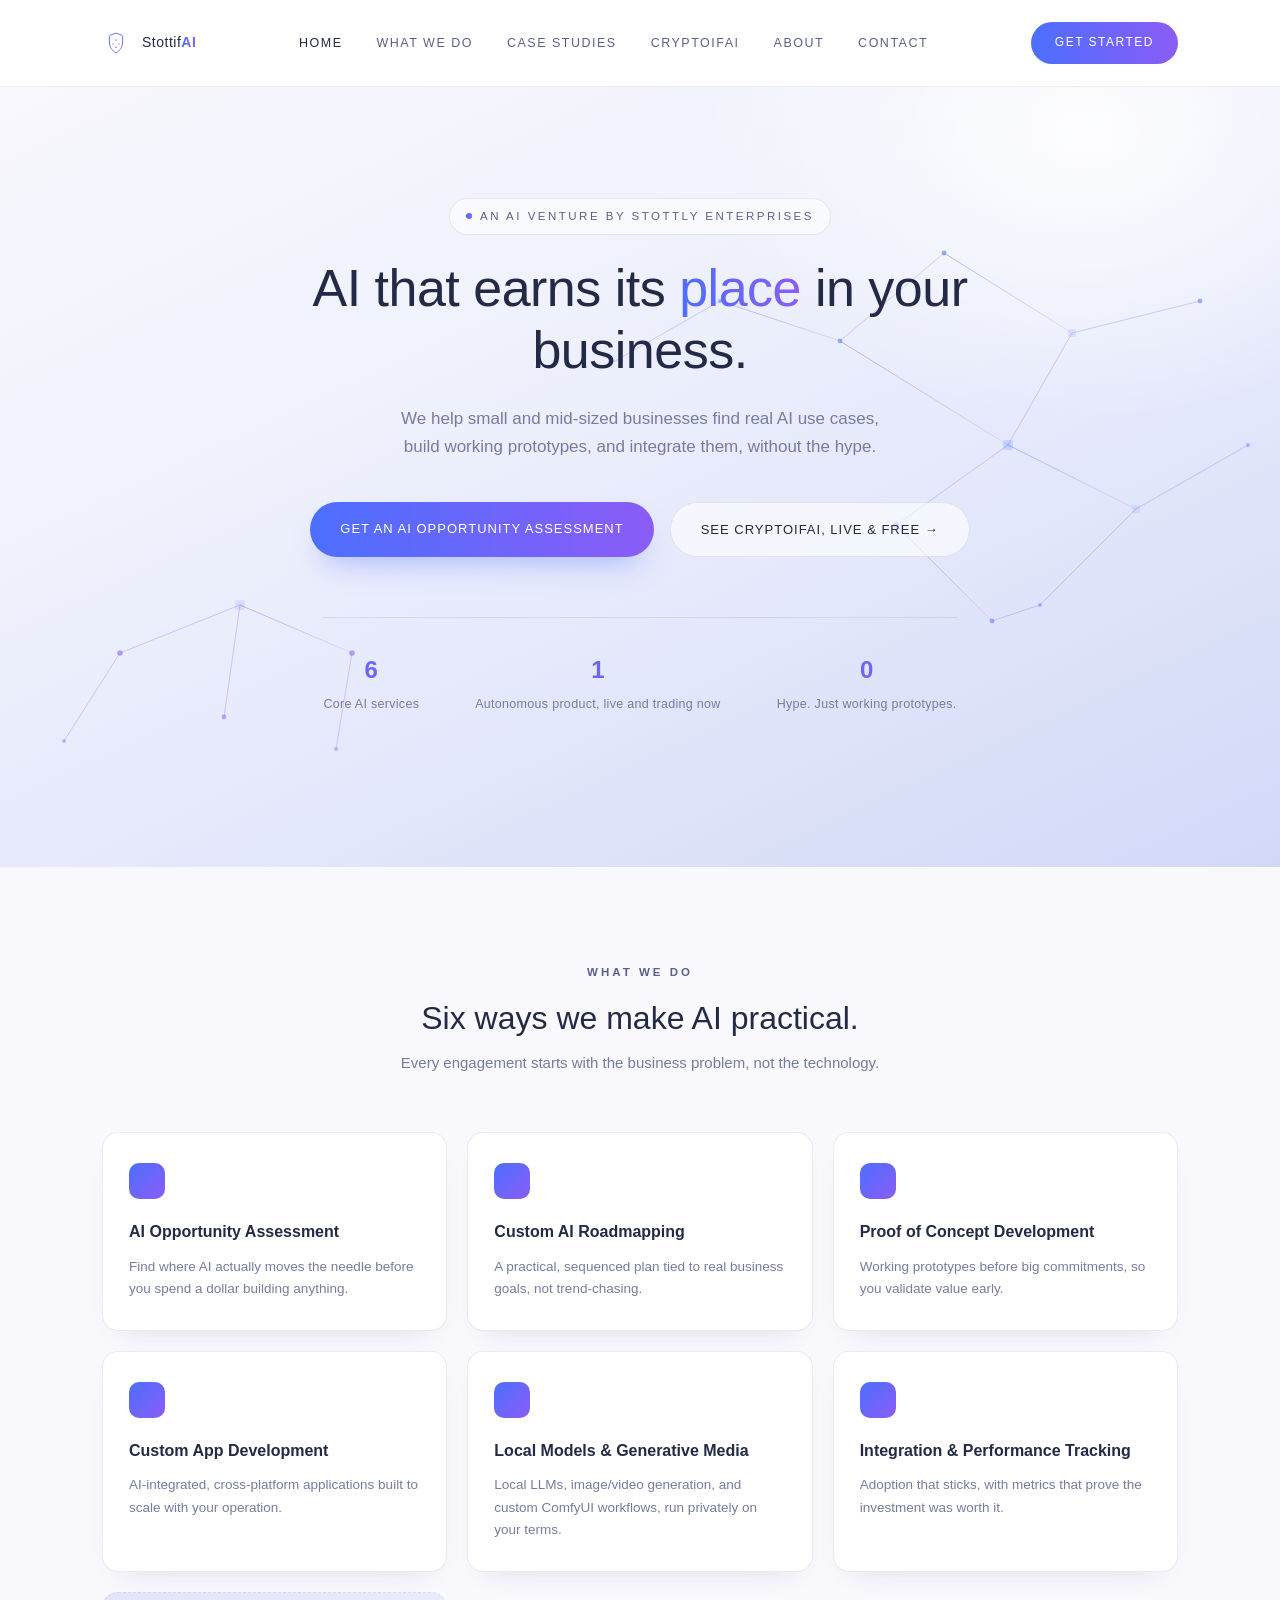
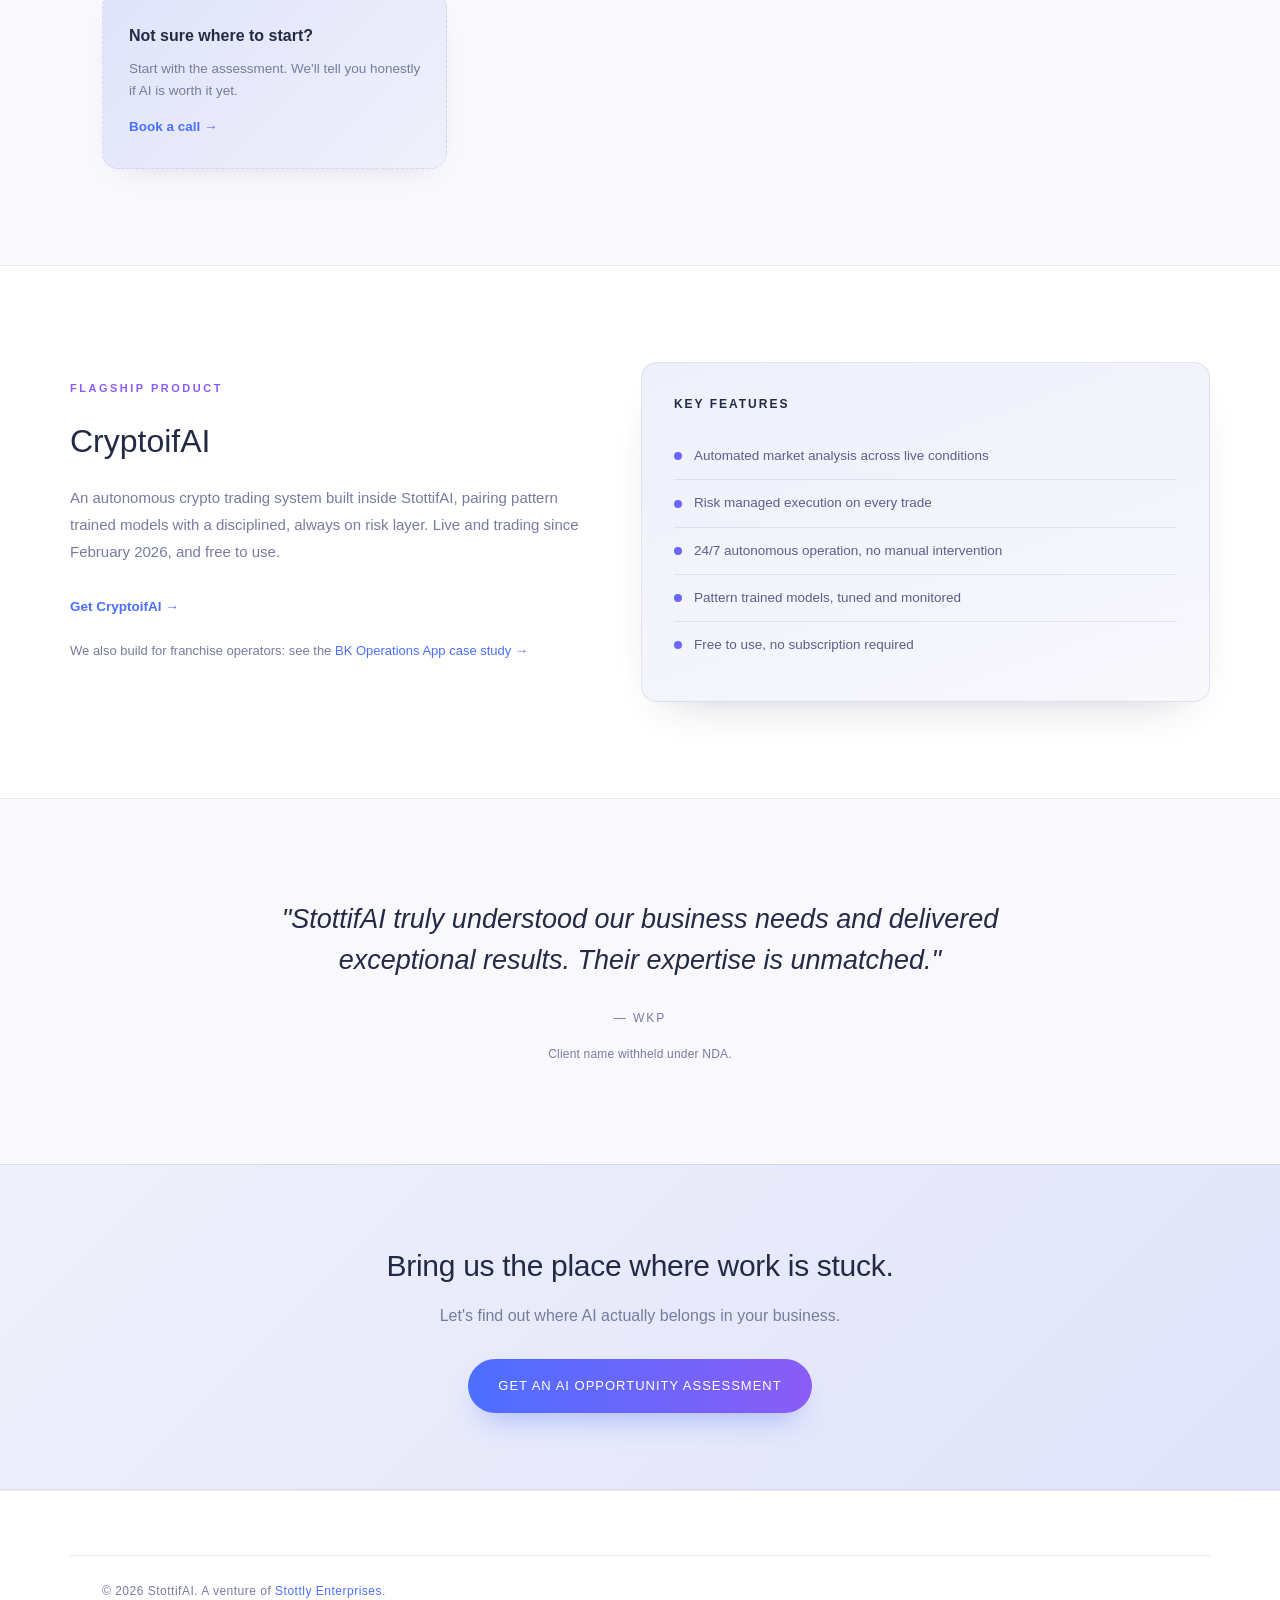
==== index.html @ e6753d16 "Initial StottifAI static site with nav" ====
<!DOCTYPE html>
<html lang="en">
<head>
<meta charset="UTF-8">
<meta name="viewport" content="width=device-width, initial-scale=1.0">
<title>Stottifai Homepage</title>
<link rel="stylesheet" href="stottifai-style.css">
</head>
<body>
<header class="site-header">
<nav>
  <a class="brand" href="index.html">
    <svg viewBox="0 0 1000 1000" xmlns="http://www.w3.org/2000/svg"><defs><linearGradient id="navgrad" gradientUnits="userSpaceOnUse" x1="264" y1="146" x2="736" y2="858"><stop offset="0%" stop-color="#4C6FFF"/><stop offset="100%" stop-color="#8B5CF6"/></linearGradient></defs><path d="M500,146 L706,222 C724,229 736,246 736,265 L736,470 C736,655 636,770 500,858 C364,770 264,655 264,470 L264,265 C264,246 276,229 294,222 Z" fill="none" stroke="url(#navgrad)" stroke-width="34" stroke-linejoin="round"/><g fill="url(#navgrad)"><circle cx="500" cy="390" r="26"/><circle cx="392" cy="530" r="24"/><circle cx="608" cy="530" r="24"/><circle cx="500" cy="650" r="28"/></g></svg>
    <span class="name">Stottif<b>AI</b></span>
  </a>
  <div class="nav-links"><a href="index.html" class="active">Home</a><a href="what-we-do.html">What We Do</a><a href="case-studies.html">Case Studies</a><a href="cryptoifai.html">CryptoifAI</a><a href="about.html">About</a><a href="contact.html">Contact</a></div>
  <a class="nav-cta" href="contact.html">Get Started</a>
</nav>
</header>
<section class="hero">
  <div class="hero-bg">
    <svg viewBox="0 0 1600 800" xmlns="http://www.w3.org/2000/svg">
      <defs>
        <filter id="glow"><feGaussianBlur stdDeviation="6"/></filter>
        <linearGradient id="lineGrad" x1="0" y1="0" x2="1" y2="1">
          <stop offset="0%" stop-color="#4C6FFF" stop-opacity="0.45"/>
          <stop offset="100%" stop-color="#8B5CF6" stop-opacity="0.15"/>
        </linearGradient>
      </defs>
      <!-- constellation network -->
      <g stroke="url(#lineGrad)" stroke-width="1.2" fill="none">
        <line x1="1180" y1="120" x2="1340" y2="220"/>
        <line x1="1340" y1="220" x2="1260" y2="360"/>
        <line x1="1180" y1="120" x2="1050" y2="230"/>
        <line x1="1050" y1="230" x2="1260" y2="360"/>
        <line x1="1050" y1="230" x2="900" y2="180"/>
        <line x1="1340" y1="220" x2="1500" y2="180"/>
        <line x1="1260" y1="360" x2="1420" y2="440"/>
        <line x1="1420" y1="440" x2="1560" y2="360"/>
        <line x1="1260" y1="360" x2="1120" y2="460"/>
        <line x1="1120" y1="460" x2="1240" y2="580"/>
        <line x1="1420" y1="440" x2="1300" y2="560"/>
        <line x1="1300" y1="560" x2="1240" y2="580"/>
        <line x1="900" y1="180" x2="760" y2="260"/>
        <line x1="150" y1="620" x2="300" y2="560"/>
        <line x1="300" y1="560" x2="280" y2="700"/>
        <line x1="150" y1="620" x2="80" y2="730"/>
        <line x1="300" y1="560" x2="440" y2="620"/>
        <line x1="440" y1="620" x2="420" y2="740"/>
      </g>
      <g fill="#4C6FFF">
        <circle cx="1180" cy="120" r="3" opacity="0.55"/>
        <circle cx="1340" cy="220" r="4" opacity="0.7" filter="url(#glow)"/>
        <circle cx="1260" cy="360" r="5" opacity="0.8" filter="url(#glow)"/>
        <circle cx="1050" cy="230" r="3" opacity="0.5"/>
        <circle cx="900" cy="180" r="2.5" opacity="0.45"/>
        <circle cx="1500" cy="180" r="3" opacity="0.5"/>
        <circle cx="1420" cy="440" r="4" opacity="0.65" filter="url(#glow)"/>
        <circle cx="1560" cy="360" r="2.5" opacity="0.4"/>
        <circle cx="1120" cy="460" r="3.5" opacity="0.55"/>
        <circle cx="1240" cy="580" r="3" opacity="0.5"/>
        <circle cx="1300" cy="560" r="2.5" opacity="0.4"/>
        <circle cx="760" cy="260" r="2" opacity="0.35"/>
      </g>
      <g fill="#8B5CF6">
        <circle cx="150" cy="620" r="3.5" opacity="0.55"/>
        <circle cx="300" cy="560" r="4.5" opacity="0.7" filter="url(#glow)"/>
        <circle cx="280" cy="700" r="3" opacity="0.5"/>
        <circle cx="80" cy="730" r="2.5" opacity="0.4"/>
        <circle cx="440" cy="620" r="3.5" opacity="0.55"/>
        <circle cx="420" cy="740" r="2.5" opacity="0.4"/>
      </g>
    </svg>
  </div>

  <div class="hero-content">
    <div class="eyebrow">An AI venture by Stottly Enterprises</div>
    <h1>AI that earns its <span class="grad-text">place</span> in your business.</h1>
    <p>We help small and mid-sized businesses find real AI use cases, build working prototypes, and integrate them, without the hype.</p>
    <div class="btn-row">
      <a class="btn-primary" href="contact.html">Get an AI Opportunity Assessment</a>
      <a class="btn-secondary" href="cryptoifai.html">See CryptoifAI, live &amp; free →</a>
    </div>
    <div class="stats">
      <div><b>6</b><span>Core AI services</span></div>
      <div><b>1</b><span>Autonomous product, live and trading now</span></div>
      <div><b>0</b><span>Hype. Just working prototypes.</span></div>
    </div>
  </div>
</section>

<section class="section">
  <div class="wrap">
    <div class="section-head">
      <div class="section-label">What We Do</div>
      <h2>Six ways we make AI practical.</h2>
      <p>Every engagement starts with the business problem, not the technology.</p>
    </div>
    <div class="pillars">
      <div class="pillar">
        <div class="icon"></div>
        <h3>AI Opportunity Assessment</h3>
        <p>Find where AI actually moves the needle before you spend a dollar building anything.</p>
      </div>
      <div class="pillar">
        <div class="icon"></div>
        <h3>Custom AI Roadmapping</h3>
        <p>A practical, sequenced plan tied to real business goals, not trend-chasing.</p>
      </div>
      <div class="pillar">
        <div class="icon"></div>
        <h3>Proof of Concept Development</h3>
        <p>Working prototypes before big commitments, so you validate value early.</p>
      </div>
      <div class="pillar">
        <div class="icon"></div>
        <h3>Custom App Development</h3>
        <p>AI-integrated, cross-platform applications built to scale with your operation.</p>
      </div>
      <div class="pillar">
        <div class="icon"></div>
        <h3>Local Models &amp; Generative Media</h3>
        <p>Local LLMs, image/video generation, and custom ComfyUI workflows, run privately on your terms.</p>
      </div>
      <div class="pillar">
        <div class="icon"></div>
        <h3>Integration &amp; Performance Tracking</h3>
        <p>Adoption that sticks, with metrics that prove the investment was worth it.</p>
      </div>
      <div class="pillar cta-pillar">
        <h3>Not sure where to start?</h3>
        <p>Start with the assessment. We'll tell you honestly if AI is worth it yet.</p>
        <a class="case-link" href="contact.html">Book a call →</a>
      </div>
    </div>
  </div>
</section>

<section class="case">
  <div class="wrap case-inner">
    <div>
      <div class="case-tag">Flagship Product</div>
      <h2>CryptoifAI</h2>
      <p>An autonomous crypto trading system built inside StottifAI, pairing pattern trained models with a disciplined, always on risk layer. Live and trading since February 2026, and free to use.</p>
      <a class="case-link" href="cryptoifai.html">Get CryptoifAI →</a>
      <p style="font-size:13px;color:var(--muted);margin-top:20px;">We also build for franchise operators: see the <a href="case-studies.html" style="color:var(--blue);font-weight:500;">BK Operations App case study →</a></p>
    </div>
    <div class="case-panel">
      <div class="title">Key Features</div>
      <div class="feature-row"><div class="dot"></div>Automated market analysis across live conditions</div>
      <div class="feature-row"><div class="dot"></div>Risk managed execution on every trade</div>
      <div class="feature-row"><div class="dot"></div>24/7 autonomous operation, no manual intervention</div>
      <div class="feature-row"><div class="dot"></div>Pattern trained models, tuned and monitored</div>
      <div class="feature-row"><div class="dot"></div>Free to use, no subscription required</div>
    </div>
  </div>
</section>

<section class="testimonial">
  <div class="wrap">
    <blockquote>"StottifAI truly understood our business needs and delivered exceptional results. Their expertise is unmatched."</blockquote>
    <cite>— WKP</cite>
    <p style="font-size:12px;color:var(--muted);margin-top:14px;letter-spacing:0.2px;">Client name withheld under NDA.</p>
  </div>
</section>

<section class="cta-band">
  <div class="wrap">
    <h2>Bring us the place where work is stuck.</h2>
    <p>Let's find out where AI actually belongs in your business.</p>
    <a class="btn-primary" href="contact.html">Get an AI Opportunity Assessment</a>
  </div>
</section>


<script src="https://helloskip.com/agent.js" data-agent-id="7RwCEiIXeglIzRmdTu8L"></script>
<footer>
  <div class="wrap footer-bottom">
    <div>&copy; 2026 StottifAI. A venture of <a href="https://www.stottlyenterprises.com/" style="color:var(--blue);font-weight:500;">Stottly Enterprises</a>.</div>
  </div>
</footer>
</body>
</html>
---- stottifai-style.css ----
:root{
  --ink:#232A45;
  --slate:#5B5F8A;
  --muted:#767CA0;
  --sky1:#F8F8FD;
  --sky2:#EEF0FB;
  --sky3:#E1E4FA;
  --blue:#4C6FFF;
  --violet:#8B5CF6;
  --line:rgba(35,42,69,0.09);
  --white:#FFFFFF;
}
*{box-sizing:border-box;margin:0;padding:0;}
html{-webkit-text-size-adjust:100%;text-size-adjust:100%;}
body{
  font-family:-apple-system,BlinkMacSystemFont,'Segoe UI',Helvetica,Arial,sans-serif;
  background:var(--sky1);
  color:var(--ink);
  line-height:1.65;
  font-weight:300;
}
a{text-decoration:none;color:inherit;}
img{max-width:100%;display:block;}
.wrap{max-width:1140px;margin:0 auto;padding:0 32px;}
.grad-text{background:linear-gradient(90deg,var(--blue),var(--violet));-webkit-background-clip:text;background-clip:text;color:transparent;font-weight:500;}

/* NAV (shared, non-hero) */
.site-header{background:var(--white);border-bottom:1px solid var(--line);position:sticky;top:0;z-index:50;}
.site-header nav{display:flex;align-items:center;justify-content:space-between;padding:22px 32px;max-width:1140px;margin:0 auto;}
.brand{display:flex;align-items:center;gap:12px;}
.brand svg{width:28px;height:28px;}
.brand .name{font-size:14px;letter-spacing:0.5px;color:var(--ink);font-weight:500;}
.brand .name b{font-weight:700;background:linear-gradient(90deg,var(--blue),var(--violet));-webkit-background-clip:text;background-clip:text;color:transparent;}
.nav-links{display:flex;gap:34px;font-size:12.5px;letter-spacing:1.5px;color:var(--slate);text-transform:uppercase;}
.nav-links a:hover,.nav-links a.active{color:var(--ink);}
.nav-cta{background:linear-gradient(90deg,var(--blue),var(--violet));color:#fff;padding:11px 24px;border-radius:30px;font-size:12px;letter-spacing:1.5px;text-transform:uppercase;font-weight:500;}
@media (max-width:860px){.nav-links{display:none;}}

/* PAGE HERO (interior) */
.page-hero{position:relative;overflow:hidden;padding:80px 0 70px;}
.page-hero-bg{position:absolute;inset:0;z-index:0;
  background:radial-gradient(ellipse 600px 400px at 90% 0%, rgba(255,255,255,0.85), transparent 60%),
  linear-gradient(155deg, #F8F8FD 0%, #EFF1FC 50%, #E3E7FB 100%);
}
.page-hero-content{position:relative;z-index:2;max-width:720px;}
.breadcrumb{font-size:11.5px;letter-spacing:2px;text-transform:uppercase;color:var(--slate);font-weight:600;margin-bottom:18px;}
.page-hero h1{font-size:42px;font-weight:200;color:var(--ink);line-height:1.25;margin-bottom:16px;letter-spacing:-0.5px;}
.page-hero p{font-size:16.5px;color:var(--muted);max-width:560px;}

/* HERO with constellation art (homepage only) */
.hero{position:relative;overflow:hidden;min-height:780px;display:flex;flex-direction:column;}
.hero-bg{position:absolute;inset:0;z-index:0;
  background:
    radial-gradient(ellipse 650px 480px at 85% 6%, rgba(255,255,255,0.9), transparent 60%),
    linear-gradient(155deg, #F8F8FD 0%, #EFF1FC 35%, #E3E7FB 65%, #D2D8F7 100%);
}
.hero-bg svg{position:absolute;inset:0;width:100%;height:100%;}
.hero header{position:relative;z-index:5;}
.hero-content{position:relative;z-index:5;flex:1;display:flex;flex-direction:column;align-items:center;justify-content:center;text-align:center;padding:60px 32px 100px;}
.eyebrow{display:inline-flex;align-items:center;gap:8px;font-size:11.5px;letter-spacing:2.5px;text-transform:uppercase;color:var(--slate);font-weight:500;margin-bottom:22px;border:1px solid var(--line);padding:8px 16px;border-radius:30px;background:rgba(255,255,255,0.6);}
.eyebrow::before{content:"";width:6px;height:6px;border-radius:50%;background:linear-gradient(90deg,var(--blue),var(--violet));}
.hero h1{font-size:52px;font-weight:200;max-width:760px;line-height:1.2;margin-bottom:24px;color:var(--ink);letter-spacing:-0.5px;}
.hero p{font-size:17px;color:var(--muted);max-width:500px;margin-bottom:40px;font-weight:300;}
.btn-row{display:flex;gap:16px;flex-wrap:wrap;}
.btn-primary{background:linear-gradient(90deg,var(--blue),var(--violet));color:#fff;padding:16px 30px;border-radius:30px;font-weight:500;font-size:13px;letter-spacing:1px;text-transform:uppercase;box-shadow:0 16px 30px -14px rgba(76,111,255,0.5);display:inline-block;}
.btn-secondary{border:1px solid var(--line);color:var(--ink);padding:16px 30px;border-radius:30px;font-weight:400;font-size:13px;letter-spacing:1px;text-transform:uppercase;background:rgba(255,255,255,0.6);display:inline-block;}

.stats{display:flex;gap:56px;margin-top:60px;padding-top:32px;border-top:1px solid var(--line);flex-wrap:wrap;justify-content:center;}
.stats div b{display:block;font-size:24px;font-weight:600;background:linear-gradient(90deg,var(--blue),var(--violet));-webkit-background-clip:text;background-clip:text;color:transparent;}
.stats div span{font-size:12.5px;color:var(--muted);letter-spacing:0.3px;}

.section{padding:96px 0;}
.section-alt{background:var(--white);}
.section-head{max-width:620px;margin:0 auto 56px;text-align:center;}
.section-head.left{margin:0 0 48px;text-align:left;}
.section-label{font-size:11.5px;text-transform:uppercase;letter-spacing:3px;color:var(--slate);font-weight:600;margin-bottom:16px;}
.section-head h2{font-size:32px;font-weight:200;color:var(--ink);line-height:1.3;margin-bottom:12px;}
.section-head p{color:var(--muted);font-size:15px;}

.pillars{display:grid;grid-template-columns:repeat(3,1fr);gap:20px;}
.pillar{background:var(--white);border:1px solid var(--line);border-radius:16px;padding:30px 26px;box-shadow:0 12px 30px -22px rgba(35,42,69,0.25);}
.pillar .icon{width:36px;height:36px;border-radius:10px;background:linear-gradient(135deg,var(--blue),var(--violet));margin-bottom:20px;}
.pillar h3{font-size:16px;font-weight:600;margin-bottom:10px;color:var(--ink);}
.pillar p{font-size:13.5px;color:var(--muted);}
.pillar.cta-pillar{background:linear-gradient(135deg,var(--sky3),var(--sky2));border-style:dashed;display:flex;flex-direction:column;justify-content:center;}
.pillar.cta-pillar h3{margin-bottom:8px;}
.pillar.cta-pillar p{margin-bottom:14px;}
.case-link{font-weight:600;color:var(--blue);font-size:13.5px;}

.case{background:var(--white);border-top:1px solid var(--line);border-bottom:1px solid var(--line);}
.case-inner{display:grid;grid-template-columns:0.95fr 1.05fr;gap:56px;align-items:center;padding:96px 0;}
.case-tag{display:inline-block;font-size:11px;letter-spacing:2.5px;text-transform:uppercase;color:var(--violet);font-weight:600;margin-bottom:18px;}
.case h2{font-size:32px;font-weight:200;margin-bottom:16px;color:var(--ink);}
.case p{color:var(--muted);font-size:15px;margin-bottom:28px;line-height:1.8;}
.case-panel{background:linear-gradient(160deg,var(--sky2),var(--sky1));border:1px solid var(--line);border-radius:16px;padding:32px;box-shadow:0 20px 44px -28px rgba(35,42,69,0.3);}
.case-panel .title{font-weight:600;font-size:12px;letter-spacing:2px;text-transform:uppercase;margin-bottom:18px;color:var(--ink);}
.feature-row{display:flex;align-items:center;gap:12px;padding:12px 0;border-bottom:1px solid var(--line);font-size:13.5px;color:var(--slate);}
.feature-row:last-child{border-bottom:none;}
.feature-row .dot{width:8px;height:8px;border-radius:50%;background:linear-gradient(135deg,var(--blue),var(--violet));flex-shrink:0;}

.testimonial{padding:100px 0;text-align:center;}
.testimonial blockquote{font-size:27px;font-weight:200;max-width:760px;margin:0 auto 22px;line-height:1.55;color:var(--ink);font-style:italic;}
.testimonial cite{font-size:12px;color:var(--muted);letter-spacing:2px;text-transform:uppercase;font-style:normal;}

.cta-band{background:linear-gradient(135deg,var(--sky2),var(--sky3));border-top:1px solid var(--line);border-bottom:1px solid var(--line);padding:76px 0;text-align:center;}
.cta-band h2{font-size:30px;font-weight:200;letter-spacing:-0.3px;margin-bottom:12px;color:var(--ink);}
.cta-band p{color:var(--muted);margin-bottom:30px;}

footer{padding:64px 0 32px;background:var(--white);border-top:1px solid var(--line);}
.footer-grid{display:grid;grid-template-columns:2fr 1fr 1fr 1fr;gap:32px;margin-bottom:40px;}
.footer-grid h4{color:var(--ink);font-size:12px;letter-spacing:2px;text-transform:uppercase;margin-bottom:18px;font-weight:600;}
.footer-grid ul{list-style:none;font-size:13.5px;color:var(--muted);}
.footer-grid li{margin-bottom:11px;}
.footer-grid a:hover{color:var(--ink);}
.parent-note{font-size:13px;color:var(--muted);max-width:280px;}
.parent-note b{color:var(--blue);}
.footer-bottom{border-top:1px solid var(--line);padding-top:26px;font-size:12px;display:flex;justify-content:space-between;color:var(--muted);letter-spacing:0.5px;}

/* --- Interior page components --- */
.split{display:grid;grid-template-columns:1fr 1fr;gap:64px;align-items:center;}
.split img{border-radius:16px;box-shadow:0 24px 50px -30px rgba(35,42,69,0.35);aspect-ratio:4/5;object-fit:cover;}
.split.reverse{direction:rtl;}
.split.reverse > *{direction:ltr;}
.split h2{font-size:30px;font-weight:200;margin-bottom:18px;color:var(--ink);}
.split p{font-size:15px;color:var(--muted);margin-bottom:16px;line-height:1.85;}

.service-block{display:grid;grid-template-columns:0.9fr 1.1fr;gap:56px;align-items:center;padding:70px 0;border-bottom:1px solid var(--line);}
.service-block.reverse{grid-template-columns:1.1fr 0.9fr;}
.service-block img{border-radius:16px;aspect-ratio:4/3;object-fit:cover;box-shadow:0 20px 44px -28px rgba(35,42,69,0.3);}
.service-block.reverse img{order:2;}
.service-block .num-tag{font-size:11px;letter-spacing:2px;color:var(--violet);font-weight:600;margin-bottom:14px;text-transform:uppercase;}
.service-block h3{font-size:26px;font-weight:200;margin-bottom:16px;color:var(--ink);}
.service-block p{font-size:15px;color:var(--muted);margin-bottom:20px;line-height:1.8;}
.service-block ul{list-style:none;}
.service-block li{font-size:14px;color:var(--slate);padding:9px 0;border-top:1px solid var(--line);display:flex;gap:10px;align-items:center;}
.service-block li::before{content:"";width:6px;height:6px;border-radius:50%;background:linear-gradient(135deg,var(--blue),var(--violet));flex-shrink:0;}

.case-detail{background:var(--white);border:1px solid var(--line);border-radius:20px;overflow:hidden;box-shadow:0 20px 50px -30px rgba(35,42,69,0.3);margin-bottom:32px;}
.case-detail img{aspect-ratio:16/9;object-fit:cover;}
.case-detail .body{padding:36px 40px;}
.case-detail .tag{font-size:11px;letter-spacing:2px;text-transform:uppercase;color:var(--violet);font-weight:600;margin-bottom:14px;}
.case-detail h3{font-size:24px;font-weight:200;margin-bottom:14px;color:var(--ink);}
.case-detail p{font-size:14.5px;color:var(--muted);margin-bottom:14px;line-height:1.8;}
.case-detail .thumbs{display:grid;grid-template-columns:repeat(4,1fr);gap:10px;margin-top:20px;}
.case-detail .thumbs img{border-radius:8px;aspect-ratio:3/4;object-fit:cover;}
.case-detail ul{list-style:none;margin-top:10px;}
.case-detail li{font-size:14px;color:var(--slate);padding:9px 0;border-top:1px solid var(--line);display:flex;gap:10px;align-items:center;}
.case-detail li::before{content:"";width:6px;height:6px;border-radius:50%;background:linear-gradient(135deg,var(--blue),var(--violet));flex-shrink:0;}

.team-grid{display:grid;grid-template-columns:repeat(3,1fr);gap:28px;}
.team-card img{border-radius:16px;aspect-ratio:1/1;object-fit:cover;margin-bottom:16px;}
.team-card h3{font-size:16px;font-weight:600;color:var(--ink);margin-bottom:4px;}
.team-card span{font-size:12.5px;color:var(--muted);letter-spacing:0.5px;}

.contact-grid{display:grid;grid-template-columns:1fr 1fr;gap:64px;}
.contact-info h2{font-size:28px;font-weight:200;margin-bottom:18px;color:var(--ink);}
.contact-info p{font-size:15px;color:var(--muted);margin-bottom:28px;line-height:1.8;}
.contact-detail{margin-bottom:20px;}
.contact-detail .label{font-size:11px;letter-spacing:2px;text-transform:uppercase;color:var(--slate);font-weight:600;margin-bottom:6px;}
.contact-detail .value{font-size:15px;color:var(--ink);}
.contact-form{background:var(--white);border:1px solid var(--line);border-radius:20px;padding:40px;box-shadow:0 20px 50px -30px rgba(35,42,69,0.3);}
.form-row{margin-bottom:20px;}
.form-row label{display:block;font-size:11.5px;letter-spacing:1.5px;text-transform:uppercase;color:var(--slate);margin-bottom:8px;font-weight:500;}
.form-row input, .form-row textarea, .form-row select{width:100%;border:1px solid var(--line);border-radius:10px;padding:13px 16px;font-family:inherit;font-size:14px;color:var(--ink);background:var(--sky1);}
.form-row textarea{min-height:110px;resize:vertical;}
.form-submit{background:linear-gradient(90deg,var(--blue),var(--violet));color:#fff;border:none;padding:15px 34px;border-radius:30px;font-weight:500;font-size:13px;letter-spacing:1.5px;text-transform:uppercase;cursor:pointer;width:100%;}

@media (max-width:900px){
  .split{grid-template-columns:1fr;}
  .split.reverse{direction:ltr;}
  .service-block, .service-block.reverse{grid-template-columns:1fr;}
  .service-block.reverse img{order:0;}
  .contact-grid{grid-template-columns:1fr;}
  .case-detail .thumbs{grid-template-columns:repeat(2,1fr);}
}
@media (max-width:860px){
  .hero h1{font-size:36px;}
  .pillars{grid-template-columns:1fr 1fr;}
  .case-inner{grid-template-columns:1fr;}
  .stats{gap:32px;}
  .footer-grid{grid-template-columns:1fr 1fr;}
  .team-grid{grid-template-columns:1fr;}
  .page-hero h1{font-size:30px;}
}
@media (max-width:600px){
  .pillars{grid-template-columns:1fr;}
  .footer-grid{grid-template-columns:1fr;gap:28px;}
  .stats{gap:28px;justify-content:flex-start;text-align:left;}
  .hero{min-height:0;}
  .hero-content{padding:48px 24px 72px;}
  .hero h1{font-size:30px;}
  .btn-row{flex-direction:column;align-items:stretch;}
  .btn-row .btn-primary,.btn-row .btn-secondary{text-align:center;}
}
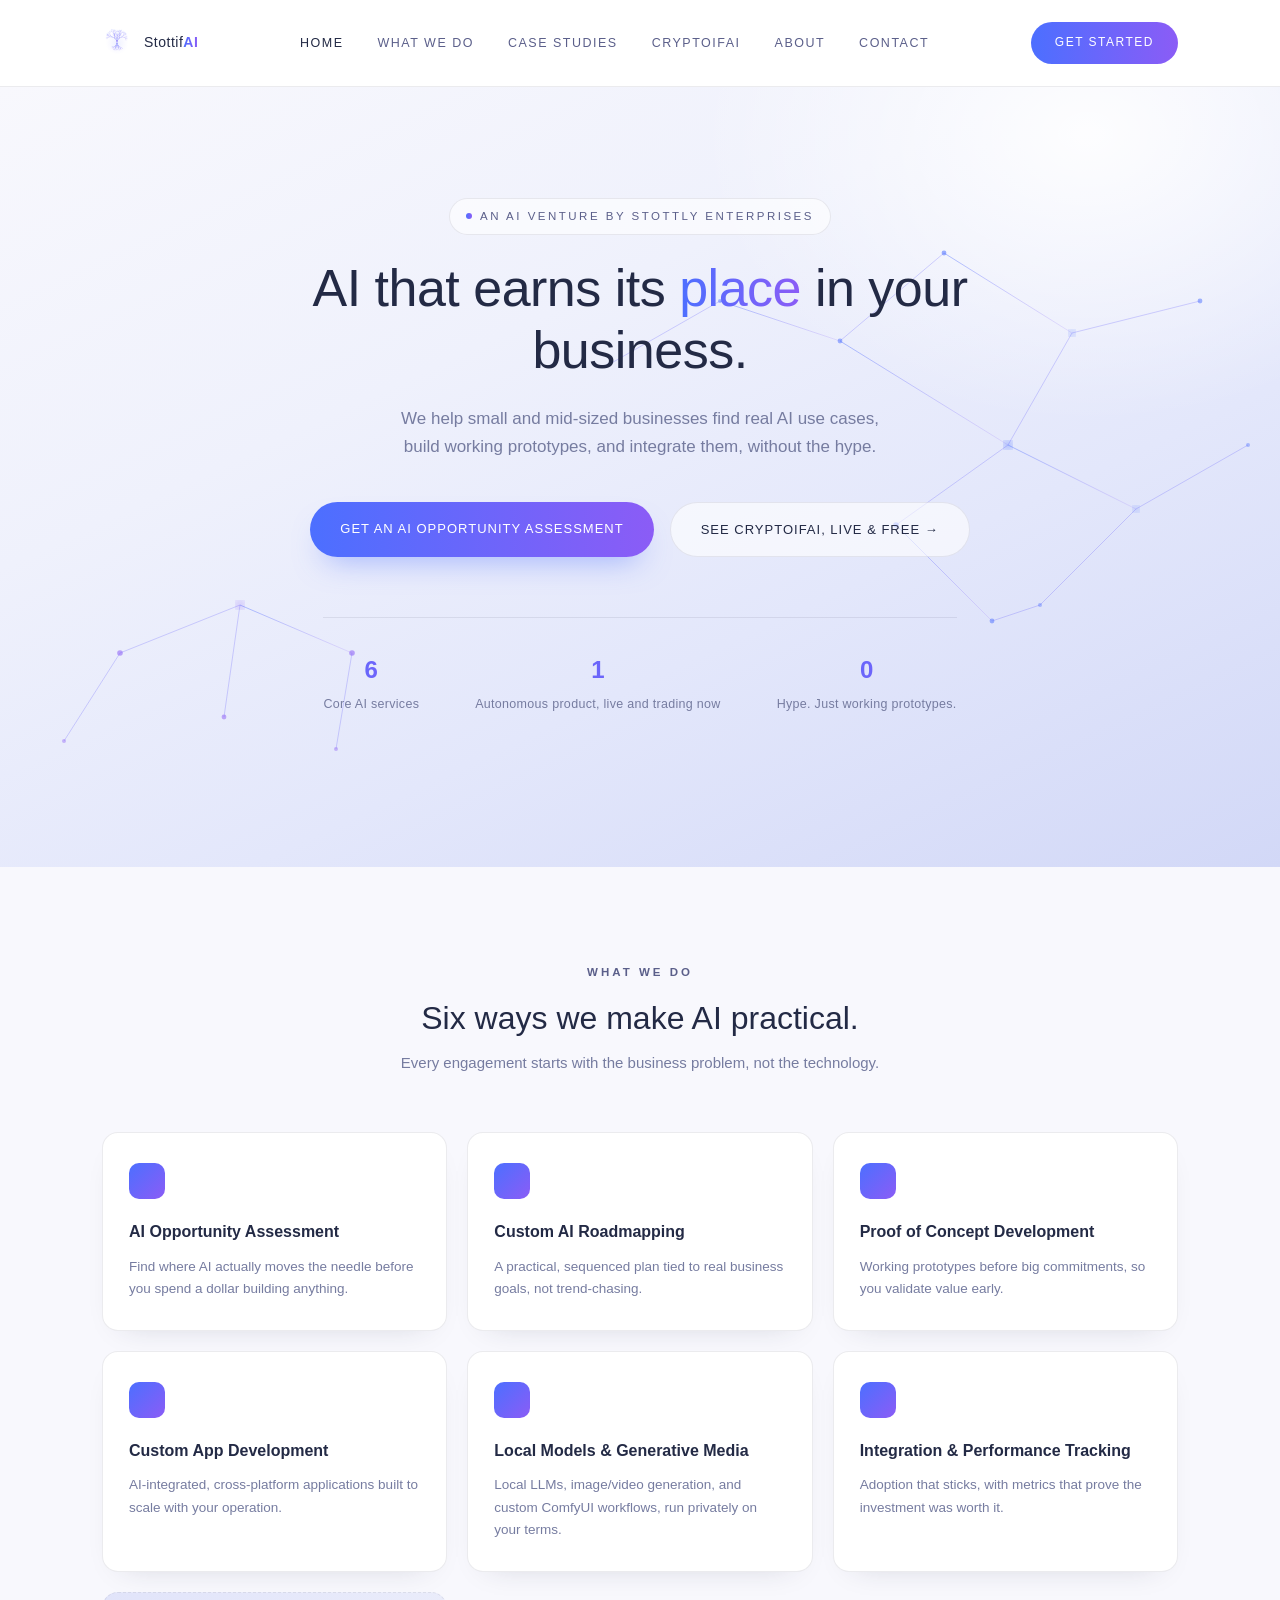
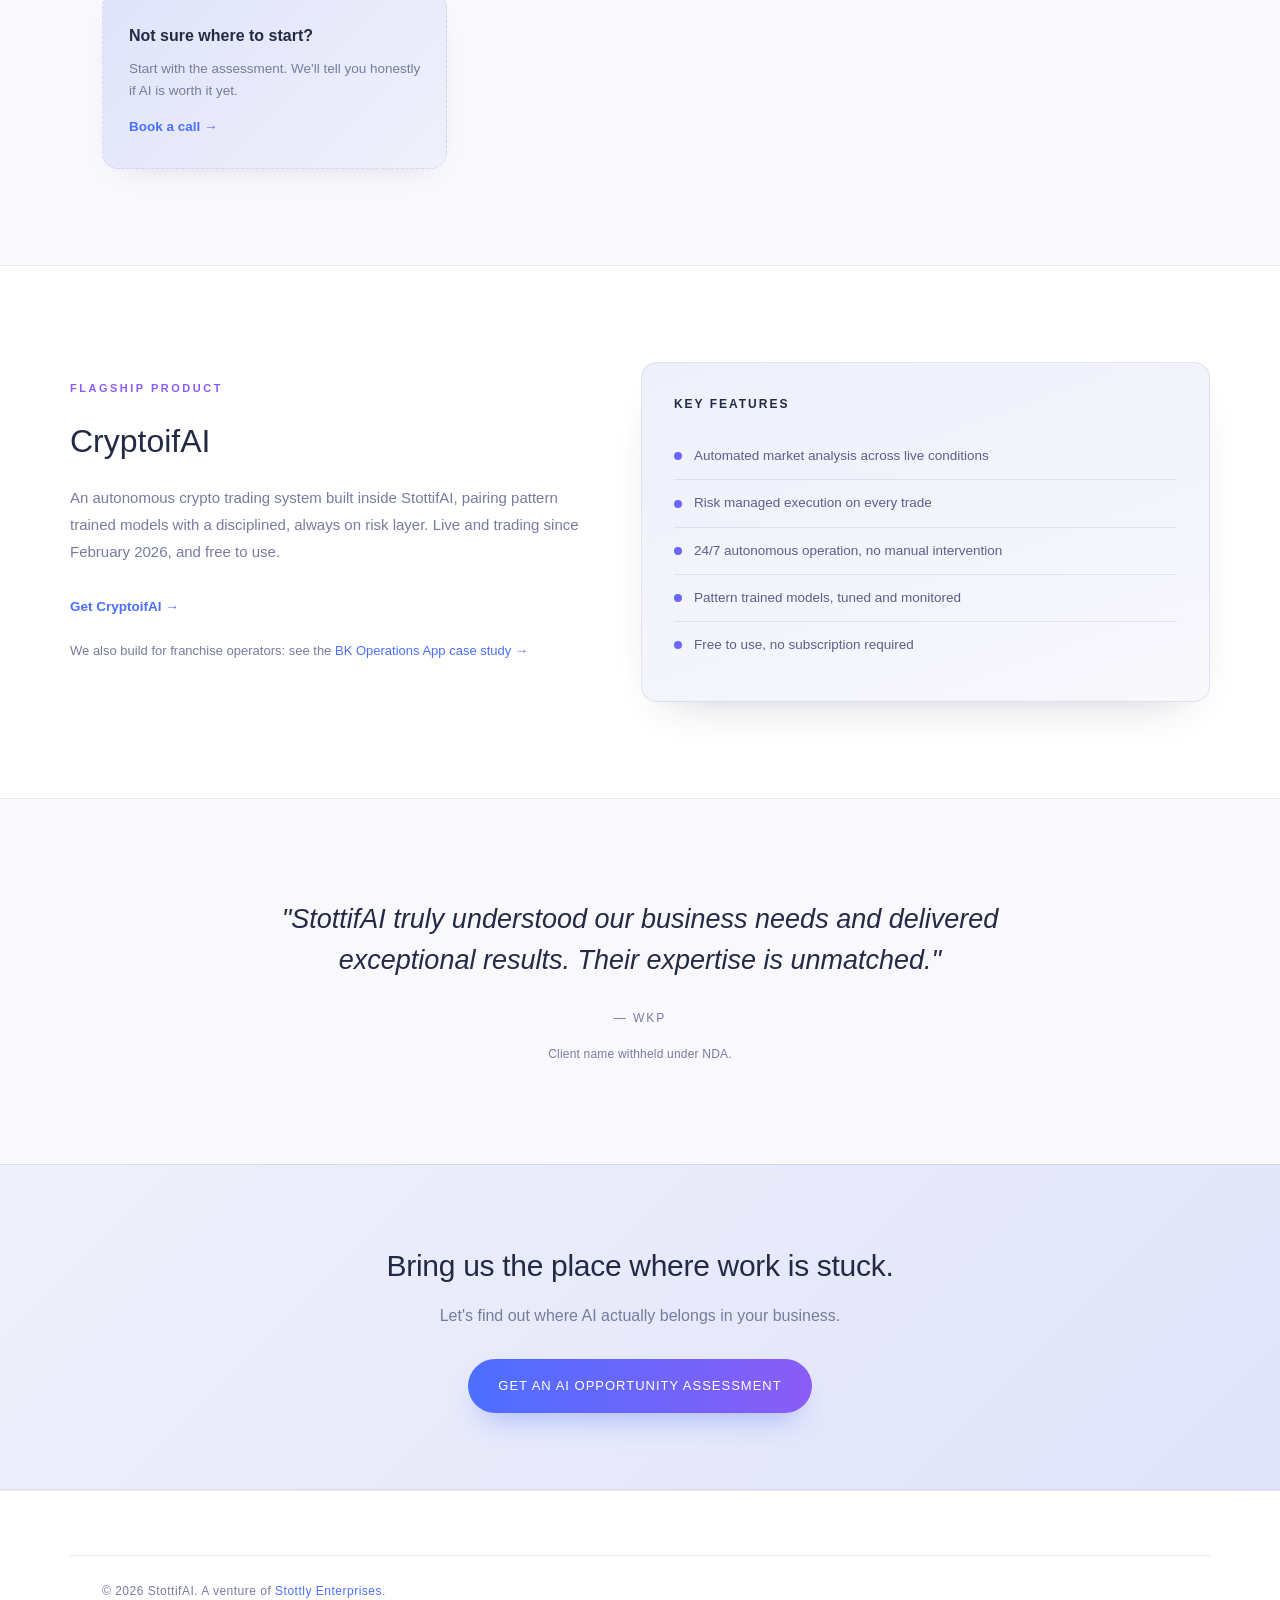
==== commit 609d26cc: "Add new StottifAI logo (Yggdrasil mark) to nav and favicon" ====
--- a/index.html
+++ b/index.html
@@ -5,12 +5,13 @@
 <meta name="viewport" content="width=device-width, initial-scale=1.0">
 <title>Stottifai Homepage</title>
 <link rel="stylesheet" href="stottifai-style.css">
+<link rel="icon" type="image/svg+xml" href="stottifai-logo.svg">
 </head>
 <body>
 <header class="site-header">
 <nav>
   <a class="brand" href="index.html">
-    <svg viewBox="0 0 1000 1000" xmlns="http://www.w3.org/2000/svg"><defs><linearGradient id="navgrad" gradientUnits="userSpaceOnUse" x1="264" y1="146" x2="736" y2="858"><stop offset="0%" stop-color="#4C6FFF"/><stop offset="100%" stop-color="#8B5CF6"/></linearGradient></defs><path d="M500,146 L706,222 C724,229 736,246 736,265 L736,470 C736,655 636,770 500,858 C364,770 264,655 264,470 L264,265 C264,246 276,229 294,222 Z" fill="none" stroke="url(#navgrad)" stroke-width="34" stroke-linejoin="round"/><g fill="url(#navgrad)"><circle cx="500" cy="390" r="26"/><circle cx="392" cy="530" r="24"/><circle cx="608" cy="530" r="24"/><circle cx="500" cy="650" r="28"/></g></svg>
+    <img src="stottifai-logo.svg" alt="StottifAI" style="width:30px;height:30px;display:block;">
     <span class="name">Stottif<b>AI</b></span>
   </a>
   <div class="nav-links"><a href="index.html" class="active">Home</a><a href="what-we-do.html">What We Do</a><a href="case-studies.html">Case Studies</a><a href="cryptoifai.html">CryptoifAI</a><a href="about.html">About</a><a href="contact.html">Contact</a></div>
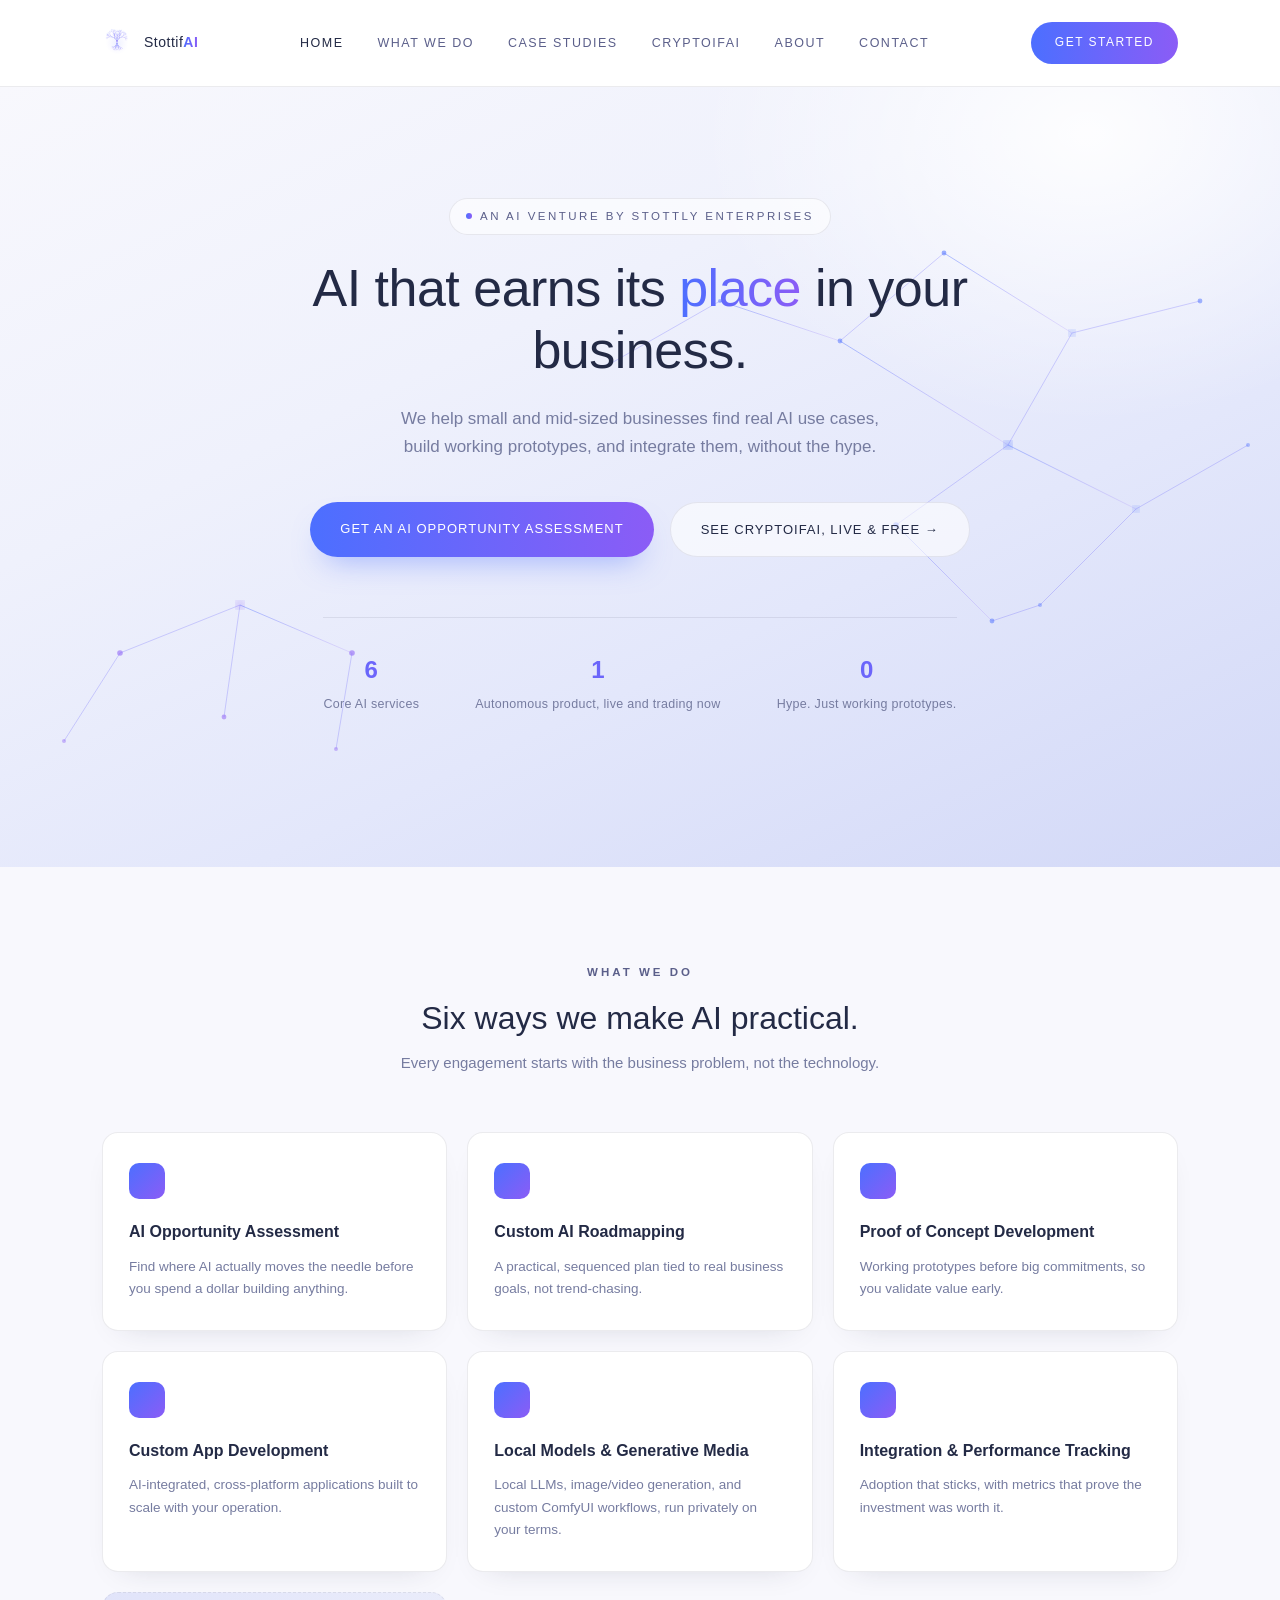
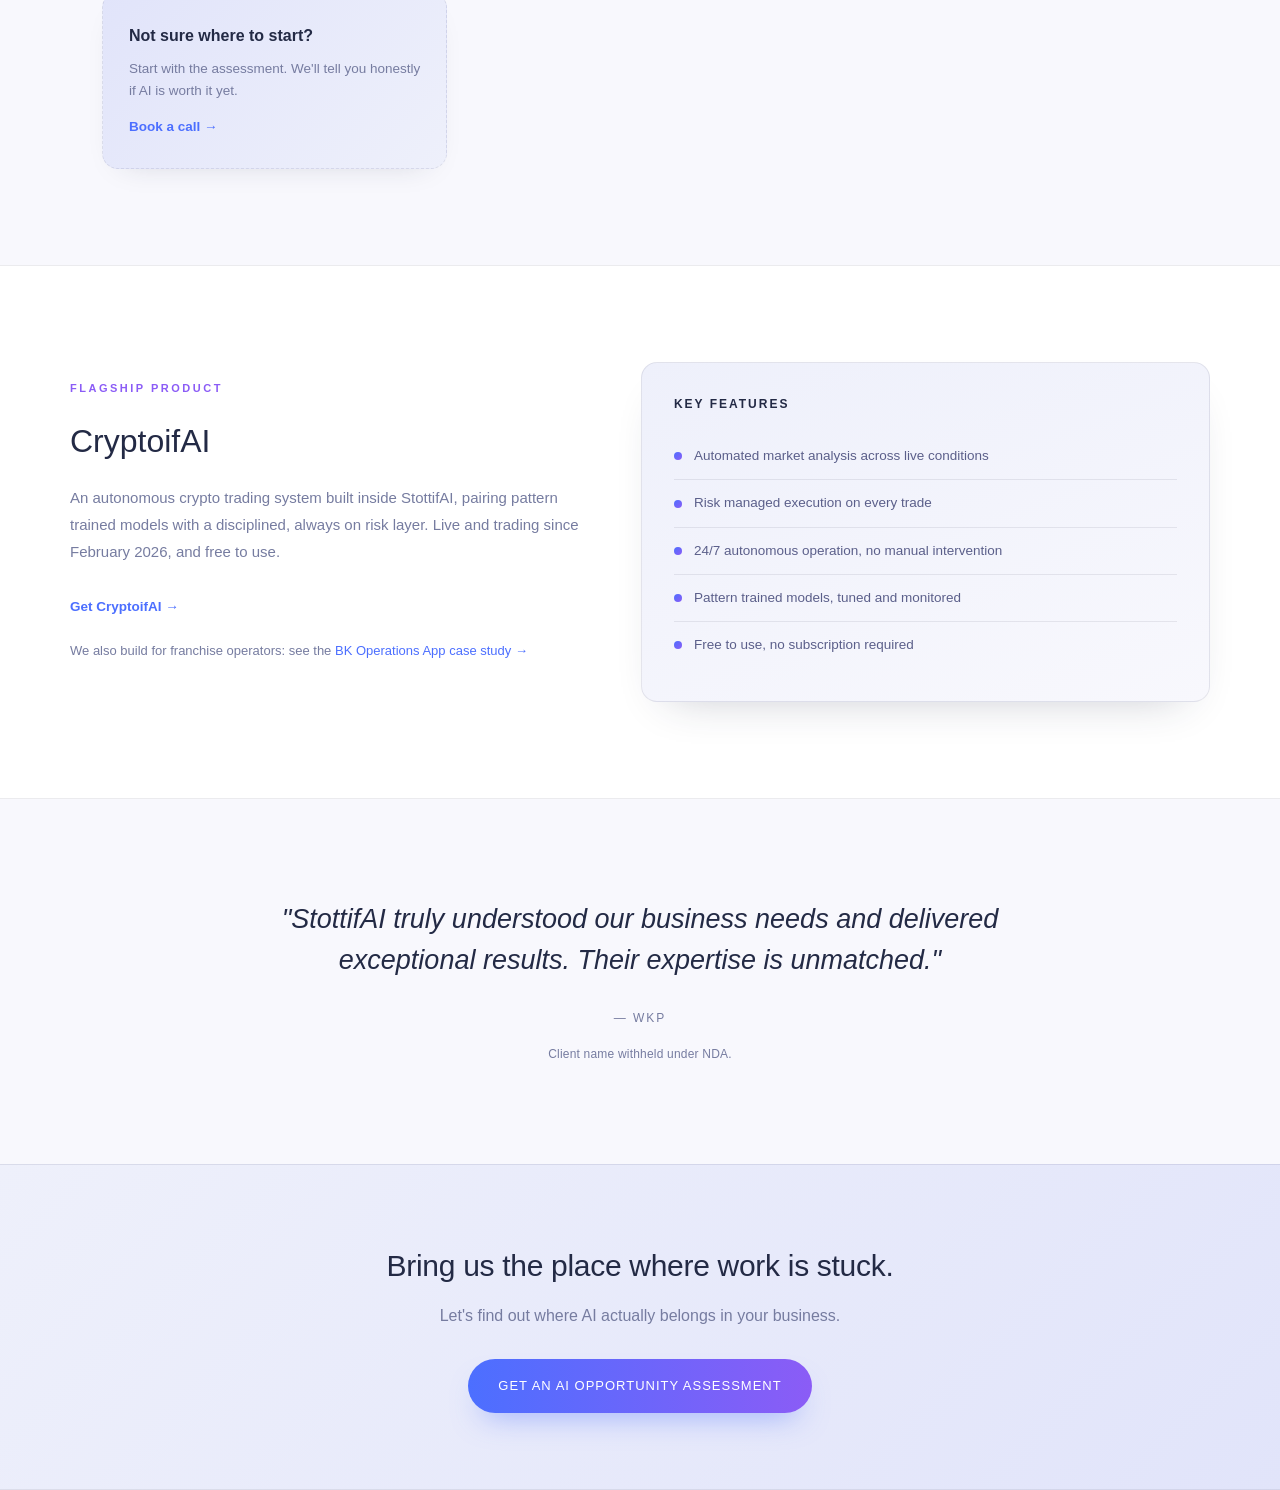
==== commit 04fc1266: "Add files via upload" ====
--- a/index.html
+++ b/index.html
@@ -175,10 +175,5 @@
 
 
 <script src="https://helloskip.com/agent.js" data-agent-id="7RwCEiIXeglIzRmdTu8L"></script>
-<footer>
-  <div class="wrap footer-bottom">
-    <div>&copy; 2026 StottifAI. A venture of <a href="https://www.stottlyenterprises.com/" style="color:var(--blue);font-weight:500;">Stottly Enterprises</a>.</div>
-  </div>
-</footer>
 </body>
 </html>
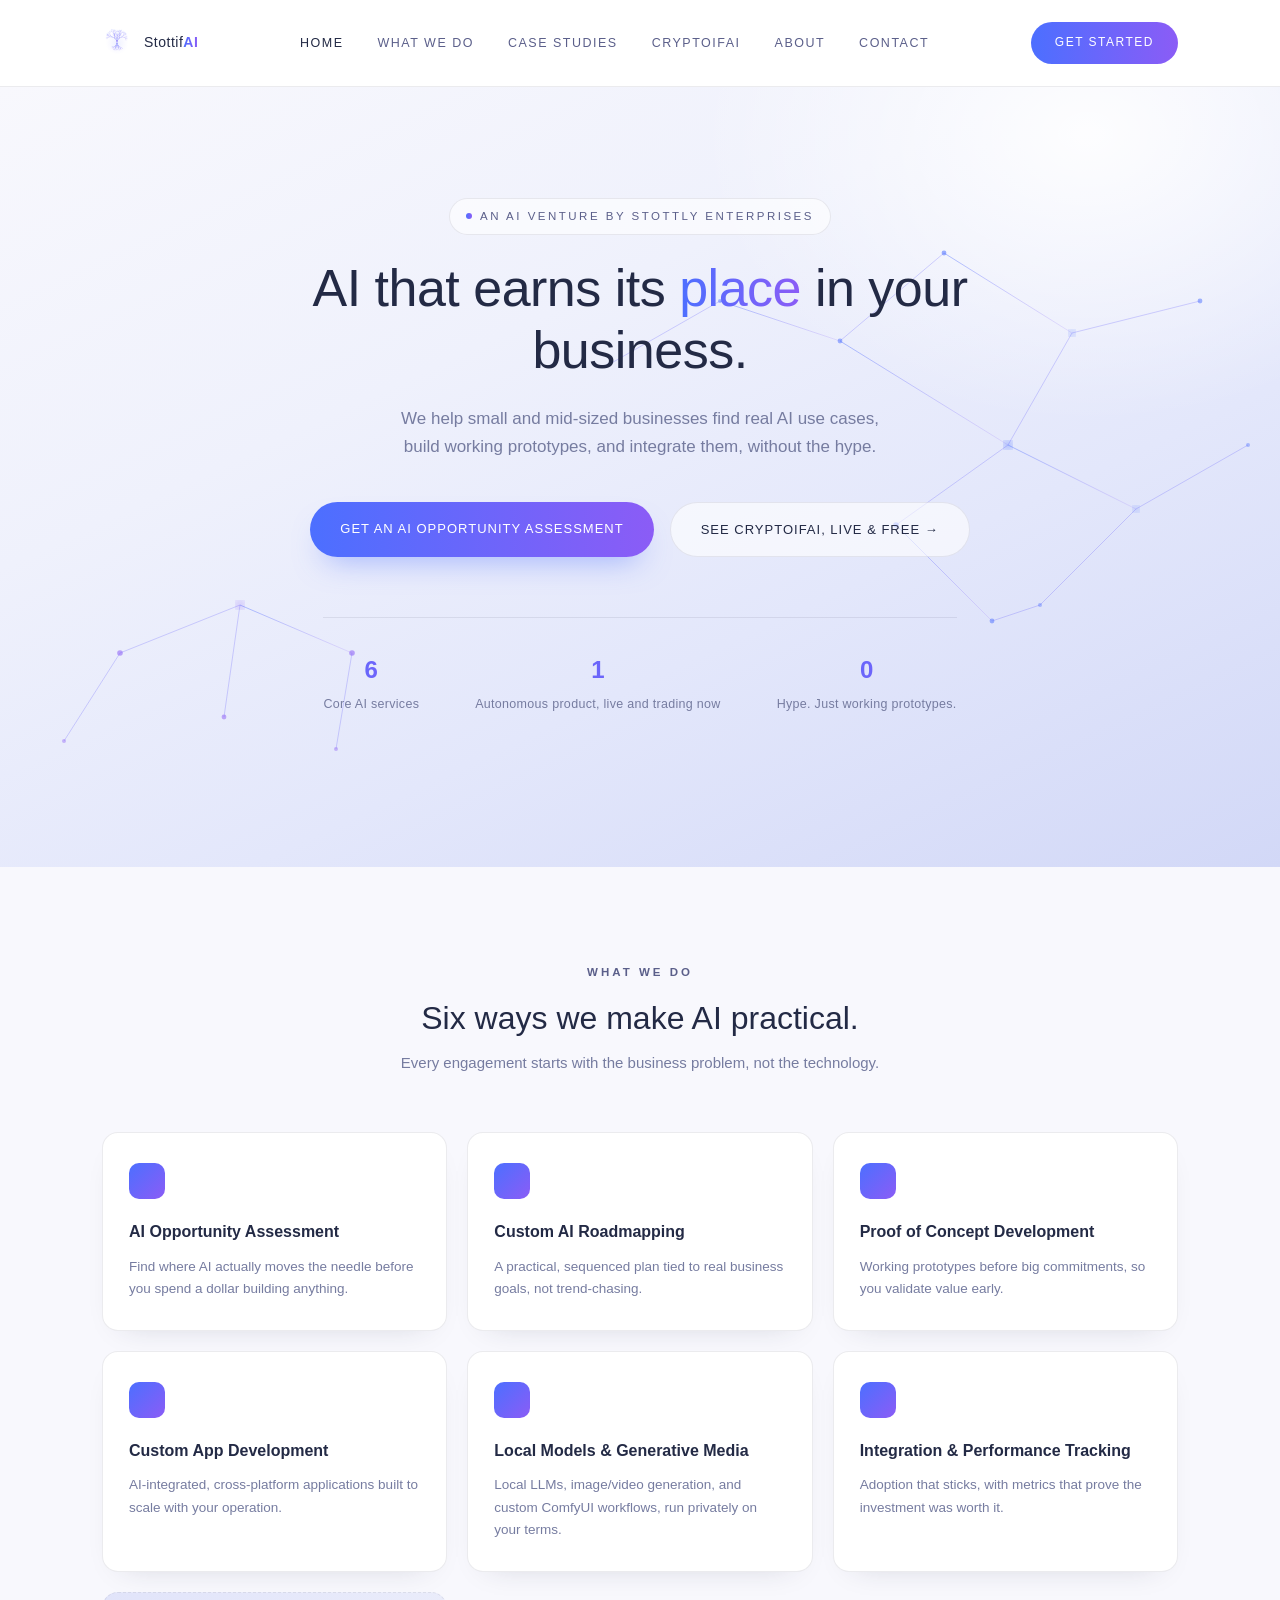
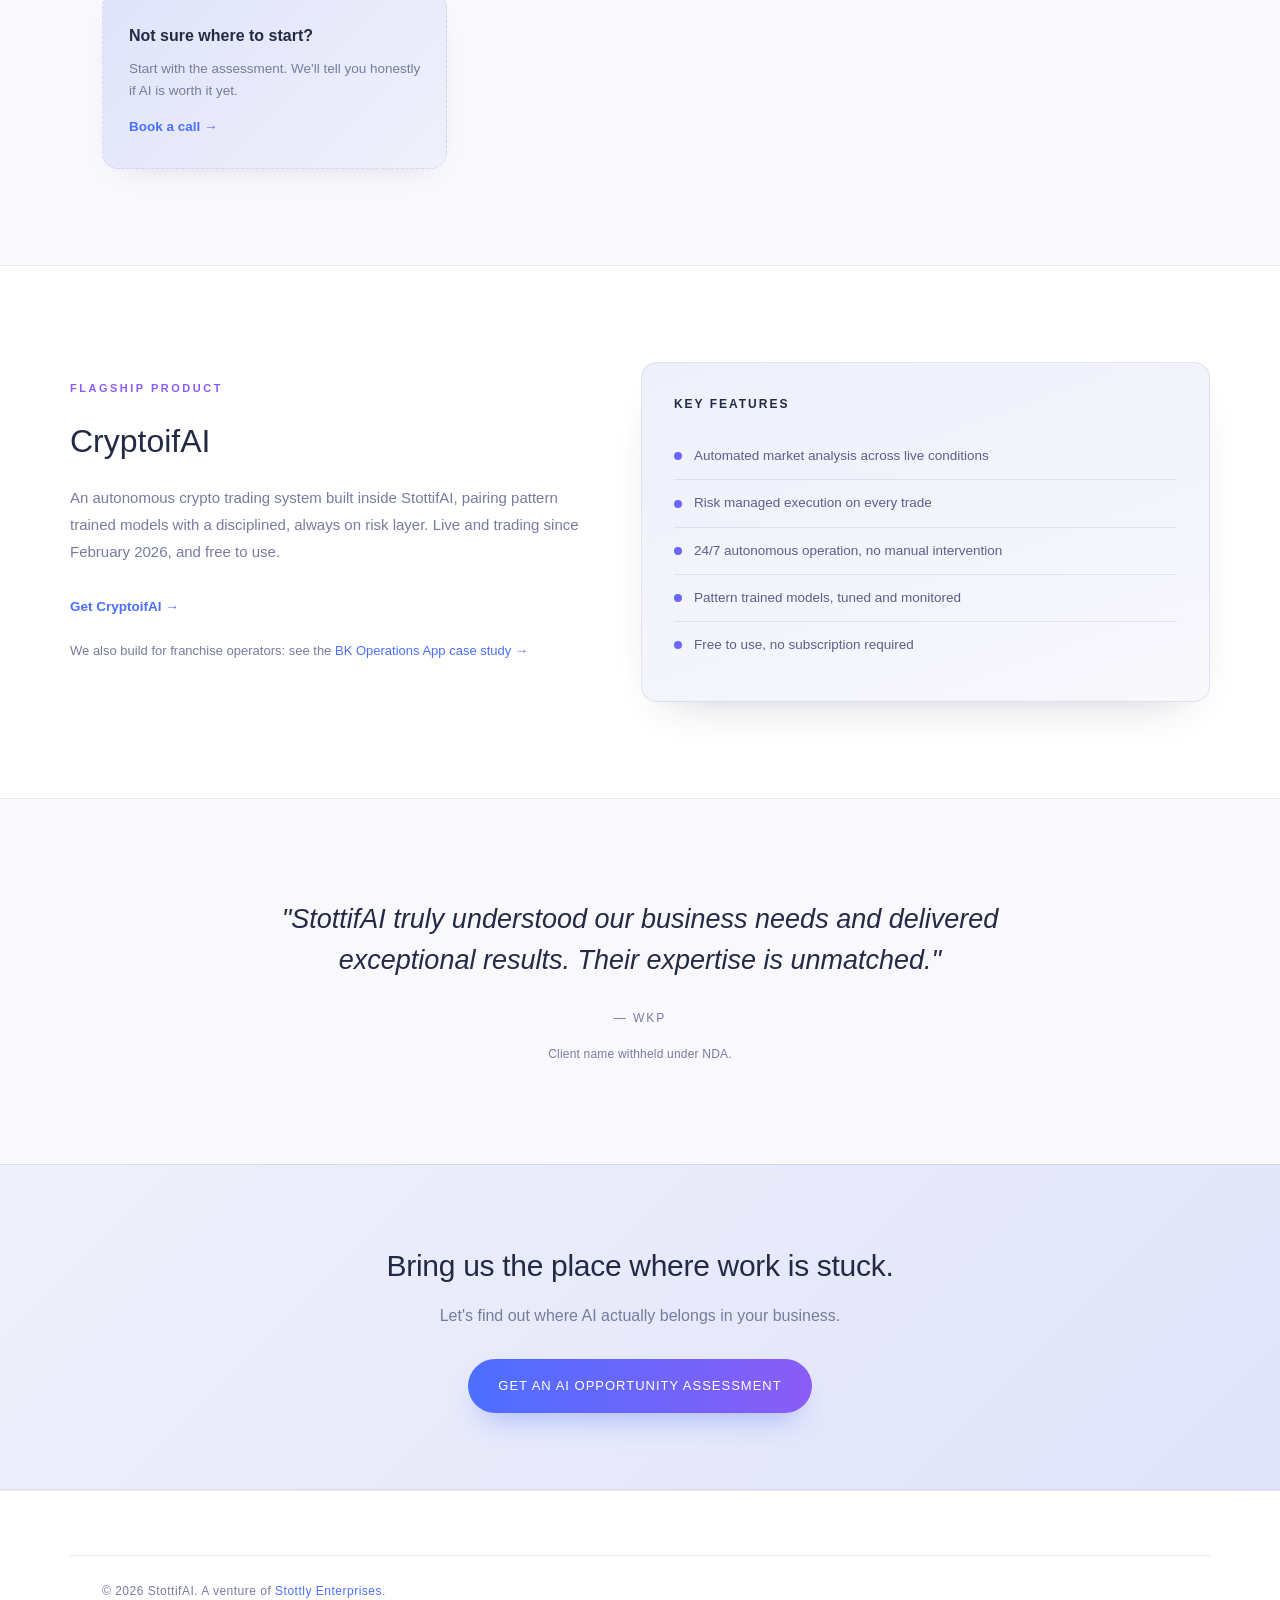
==== commit fb2e1d69: "Add files via upload" ====
--- a/index.html
+++ b/index.html
@@ -173,6 +173,11 @@
   </div>
 </section>
 
+<footer>
+  <div class="wrap footer-bottom">
+    <div>&copy; 2026 StottifAI. A venture of <a href="https://www.stottlyenterprises.com/" style="color:var(--blue);font-weight:500;">Stottly Enterprises</a>.</div>
+  </div>
+</footer>
 
 <script src="https://helloskip.com/agent.js" data-agent-id="7RwCEiIXeglIzRmdTu8L"></script>
 </body>
